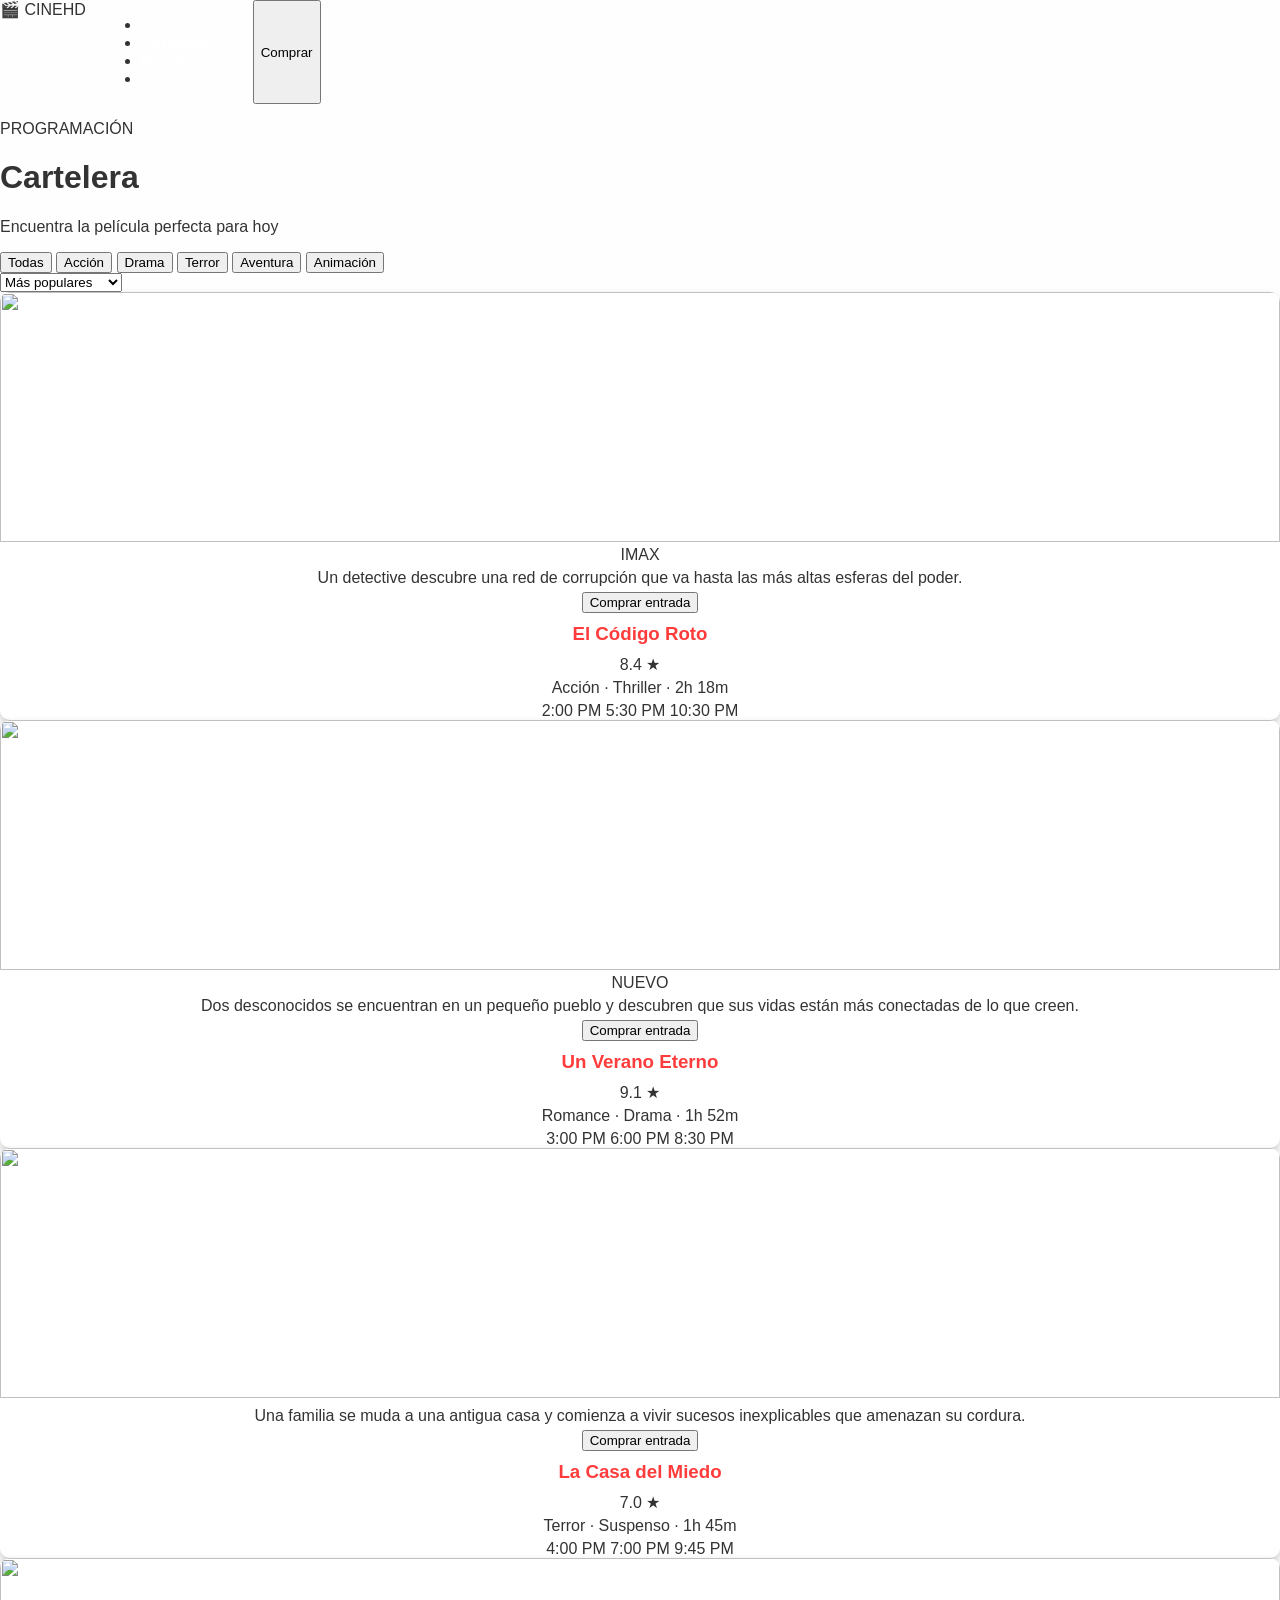
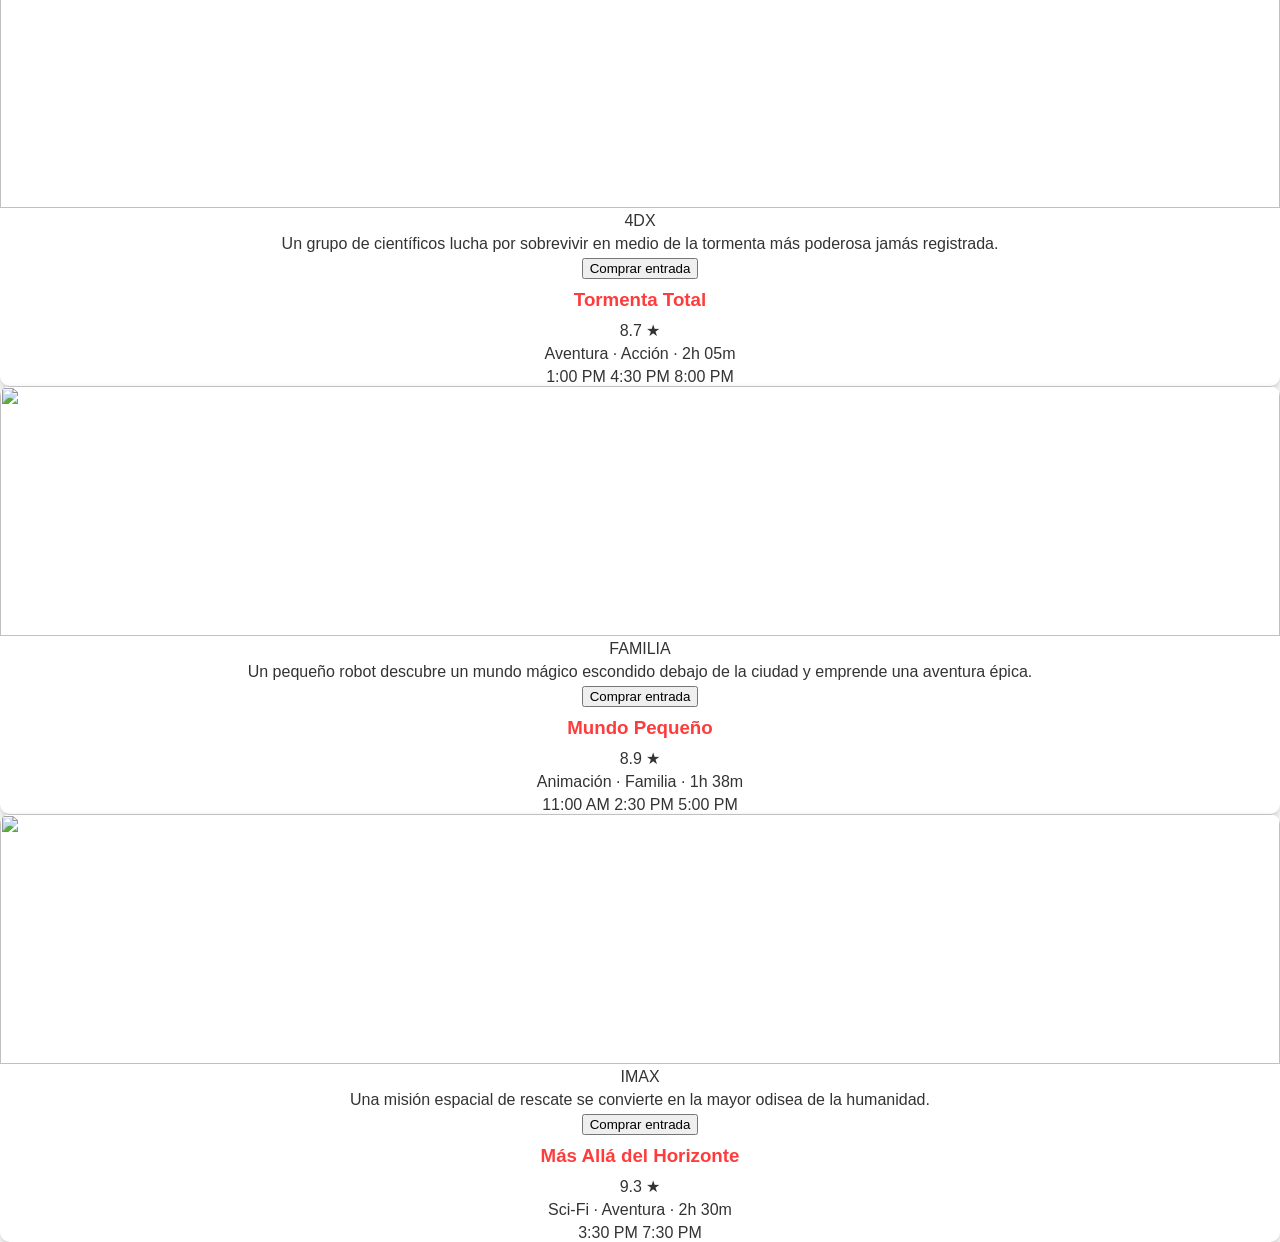
==== cartelera.html @ 75fec3bb "Noveno" ====
<!DOCTYPE html>
<html lang="en">
<head>
  <meta charset="UTF-8"/>
  <meta name="viewport" content="width=device-width, initial-scale=1.0"/>
  <title>CineHD — Cartelera</title>
  <link rel="stylesheet" href="./css/cartelera.css"/>
  <link href="https://fonts.googleapis.com/css2?family=Bebas+Neue&family=Poppins:wght@300;400;600;700&display=swap" rel="stylesheet"/>
</head>
<body>

  <!-- NAV -->
  <nav>
    <div class="logo">🎬 CINEHD</div>
    <ul class="nav-links">
      <li><a href="index.html">Home</a></li>
      <li><a href="#" class="activo">Cartelera</a></li>
      <li><a href="nosotros.html">Nosotros</a></li>
      <li><a href="./contacto.html">Contáctenos</a></li>
    </ul>
    <button class="btn-nav" onclick="location.href='comprar.html'">Comprar</button>
  </nav>

  <!-- BANNER -->
  <div class="banner">
    <p class="tag-rojo">PROGRAMACIÓN</p>
    <h1>Cartelera</h1>
    <p>Encuentra la película perfecta para hoy</p>
  </div>

  <!-- FILTROS -->
  <div class="filtros-bar">
    <div class="filtros">
      <button class="filtro activo" onclick="filtrar(this, 'todas')">Todas</button>
      <button class="filtro" onclick="filtrar(this, 'accion')">Acción</button>
      <button class="filtro" onclick="filtrar(this, 'drama')">Drama</button>
      <button class="filtro" onclick="filtrar(this, 'terror')">Terror</button>
      <button class="filtro" onclick="filtrar(this, 'aventura')">Aventura</button>
      <button class="filtro" onclick="filtrar(this, 'animacion')">Animación</button>
    </div>
    <select class="orden-select" title="Ordenar películas" aria-label="Ordenar películas por">
      <option>Más populares</option>
      <option>Más recientes</option>
      <option>Mejor calificadas</option>
    </select>
  </div>

  <!-- PELÍCULAS -->
  <main>
    <div class="grid" id="grid">

      <div class="card" data-gen="accion">
        <div class="card-img">
          <img src="https://images.unsplash.com/photo-1536440136628-849c177e76a1?w=500&q=80" alt=""/>
          <span class="badge">IMAX</span>
          <div class="card-hover">
            <p>Un detective descubre una red de corrupción que va hasta las más altas esferas del poder.</p>
            <button onclick="location.href='comprar.html'">Comprar entrada</button>
          </div>
        </div>
        <div class="card-info">
          <div class="card-top">
            <h3>El Código Roto</h3>
            <span class="rating">8.4 ★</span>
          </div>
          <p class="genero">Acción · Thriller · 2h 18m</p>
          <div class="horarios">
            <span>2:00 PM</span>
            <span>5:30 PM</span>
            <span>10:30 PM</span>
          </div>
        </div>
      </div>

      <div class="card" data-gen="drama">
        <div class="card-img">
          <img src="https://images.unsplash.com/photo-1485846234645-a62644f84728?w=500&q=80" alt=""/>
          <span class="badge badge-verde">NUEVO</span>
          <div class="card-hover">
            <p>Dos desconocidos se encuentran en un pequeño pueblo y descubren que sus vidas están más conectadas de lo que creen.</p>
            <button onclick="location.href='comprar.html'">Comprar entrada</button>
          </div>
        </div>
        <div class="card-info">
          <div class="card-top">
            <h3>Un Verano Eterno</h3>
            <span class="rating">9.1 ★</span>
          </div>
          <p class="genero">Romance · Drama · 1h 52m</p>
          <div class="horarios">
            <span>3:00 PM</span>
            <span>6:00 PM</span>
            <span>8:30 PM</span>
          </div>
        </div>
      </div>

      <div class="card" data-gen="terror">
        <div class="card-img">
          <img src="https://images.unsplash.com/photo-1598899134739-24c46f58b8c0?w=500&q=80" alt=""/>
          <div class="card-hover">
            <p>Una familia se muda a una antigua casa y comienza a vivir sucesos inexplicables que amenazan su cordura.</p>
            <button onclick="location.href='comprar.html'">Comprar entrada</button>
          </div>
        </div>
        <div class="card-info">
          <div class="card-top">
            <h3>La Casa del Miedo</h3>
            <span class="rating">7.0 ★</span>
          </div>
          <p class="genero">Terror · Suspenso · 1h 45m</p>
          <div class="horarios">
            <span>4:00 PM</span>
            <span>7:00 PM</span>
            <span>9:45 PM</span>
          </div>
        </div>
      </div>

      <div class="card" data-gen="aventura">
        <div class="card-img">
          <img src="https://images.unsplash.com/photo-1478720568477-152d9b164e26?w=500&q=80" alt=""/>
          <span class="badge badge-azul">4DX</span>
          <div class="card-hover">
            <p>Un grupo de científicos lucha por sobrevivir en medio de la tormenta más poderosa jamás registrada.</p>
            <button onclick="location.href='comprar.html'">Comprar entrada</button>
          </div>
        </div>
        <div class="card-info">
          <div class="card-top">
            <h3>Tormenta Total</h3>
            <span class="rating">8.7 ★</span>
          </div>
          <p class="genero">Aventura · Acción · 2h 05m</p>
          <div class="horarios">
            <span>1:00 PM</span>
            <span>4:30 PM</span>
            <span>8:00 PM</span>
          </div>
        </div>
      </div>

      <div class="card" data-gen="animacion">
        <div class="card-img">
          <img src="https://images.unsplash.com/photo-1560328055-e938bb2ed50a?w=500&q=80" alt=""/>
          <span class="badge badge-verde">FAMILIA</span>
          <div class="card-hover">
            <p>Un pequeño robot descubre un mundo mágico escondido debajo de la ciudad y emprende una aventura épica.</p>
            <button onclick="location.href='comprar.html'">Comprar entrada</button>
          </div>
        </div>
        <div class="card-info">
          <div class="card-top">
            <h3>Mundo Pequeño</h3>
            <span class="rating">8.9 ★</span>
          </div>
          <p class="genero">Animación · Familia · 1h 38m</p>
          <div class="horarios">
            <span>11:00 AM</span>
            <span>2:30 PM</span>
            <span>5:00 PM</span>
          </div>
        </div>
      </div>

      <div class="card" data-gen="accion">
        <div class="card-img">
          <img src="https://images.unsplash.com/photo-1524985069026-dd778a71c7b4?w=500&q=80" alt=""/>
          <span class="badge">IMAX</span>
          <div class="card-hover">
            <p>Una misión espacial de rescate se convierte en la mayor odisea de la humanidad.</p>
            <button onclick="location.href='comprar.html'">Comprar entrada</button>
          </div>
        </div>
        <div class="card-info">
          <div class="card-top">
            <h3>Más Allá del Horizonte</h3>
            <span class="rating">9.3 ★</span>
          </div>
          <p class="genero">Sci-Fi · Aventura · 2h 30m</p>
          <div class="horarios">
            <span>3:30 PM</span>
            <span>7:30 PM</span>
          </div>
        </div>
      </div>

    </div>
  </main>

</body>
</html>
---- css/cartelera.css ----
body {
      margin: 0;
      font-family: Arial, sans-serif;
      background-color: #fefefe;
      color: #333;
    }
    header {
      background: linear-gradient(90deg, #ff3c3c, #ff9c00, #ffd700);
      color: white;
      padding: 15px 30px;
      display: flex;
      justify-content: space-between;
      align-items: center;
      flex-wrap: wrap;
    }
    header h1 {
      margin: 0;
      font-size: 24px;
    }
    header h2 {
      margin: 0;
      font-size: 20px;
    }
    nav {
      display: flex;
      gap: 15px;
      flex-wrap: wrap;
    }
    nav a {
      color: white;
      text-decoration: none;
      font-weight: bold;
    }
    .hero {
      display: grid;
      grid-template-columns: repeat(3, 1fr);
      gap: 20px;
      padding: 30px;
      background: #fff5e6;
    }
    .card {
      background: white;
      border-radius: 10px;
      box-shadow: 0 4px 8px rgba(0,0,0,0.2);
      overflow: hidden;
      text-align: center;
      transition: transform 0.3s;
    }
    .card:hover {
      transform: scale(1.05);
    }
    .card img {
      width: 100%;
      height: 250px;
      object-fit: cover;
    }
    .card h3 {
      margin: 10px 0;
      color: #ff3c3c;
    }
    .card p {
      margin: 5px 0;
    }

    /* 📱 Responsive */
    @media (max-width: 1024px) {
      .hero {
        grid-template-columns: repeat(2, 1fr);
      }
    }
    @media (max-width: 600px) {
      header {
        flex-direction: column;
        text-align: center;
      }
      nav {
        justify-content: center;
      }
      .hero {
        grid-template-columns: 1fr;
        padding: 15px;
      }
      .card img {
        height: 200px;
      }
    }
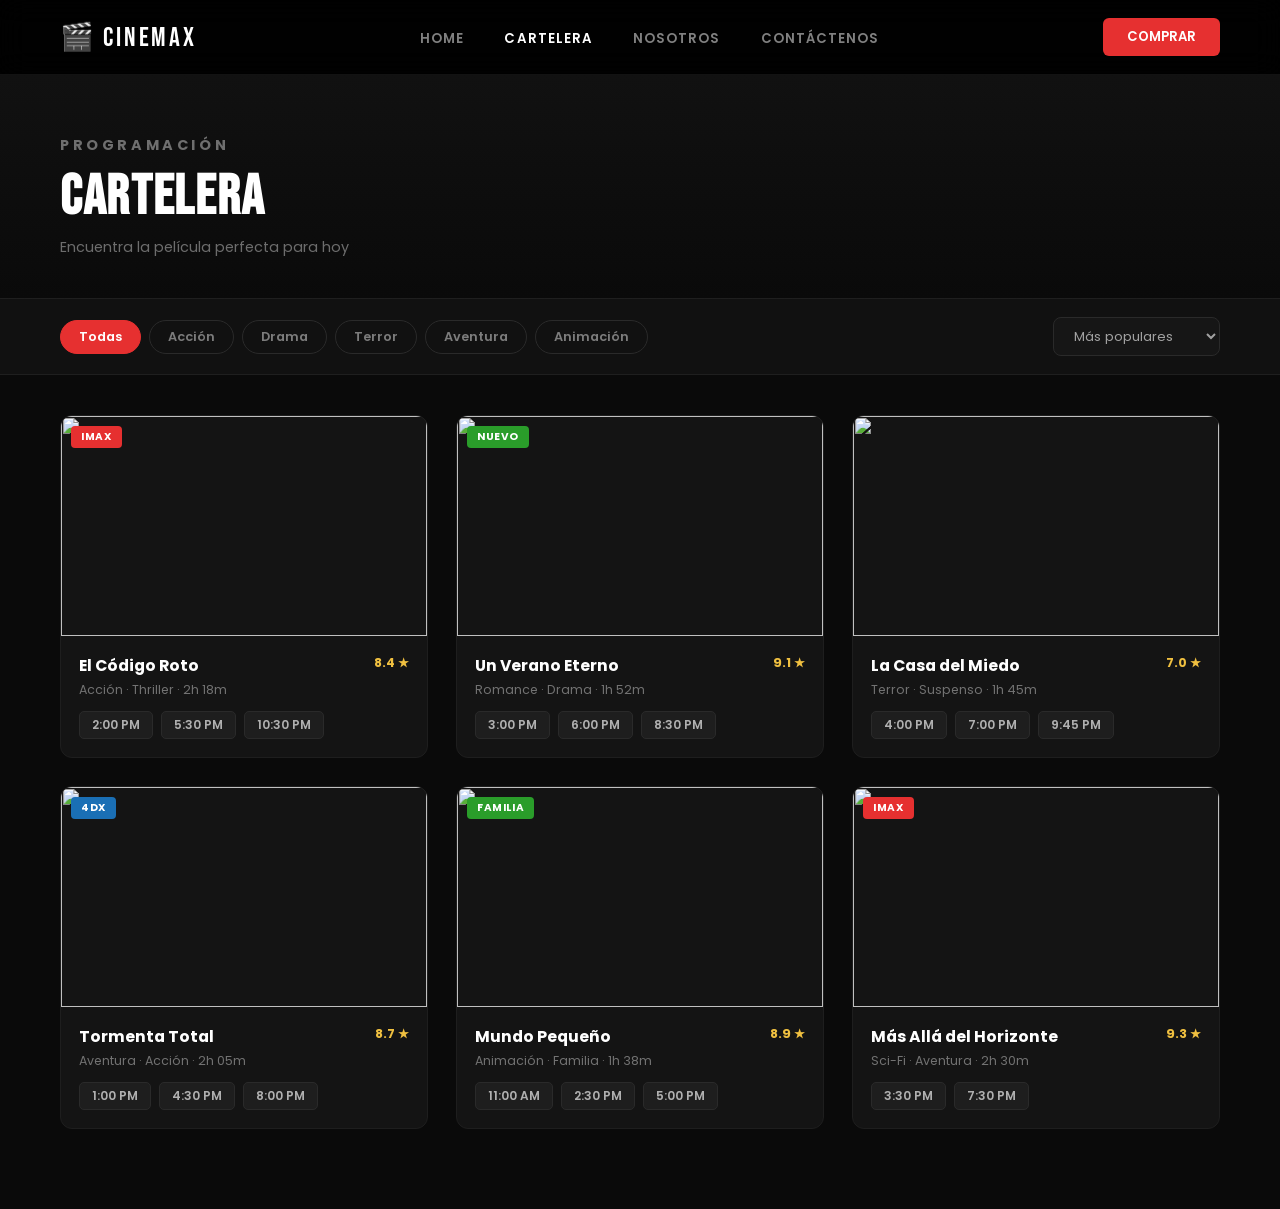
==== commit 76a65f6c: "update - david" ====
--- a/cartelera.html
+++ b/cartelera.html
@@ -1,9 +1,9 @@
 <!DOCTYPE html>
-<html lang="en">
+<html lang="es">
 <head>
   <meta charset="UTF-8"/>
   <meta name="viewport" content="width=device-width, initial-scale=1.0"/>
-  <title>CineHD — Cartelera</title>
+  <title>CineMax — Cartelera</title>
   <link rel="stylesheet" href="./css/cartelera.css"/>
   <link href="https://fonts.googleapis.com/css2?family=Bebas+Neue&family=Poppins:wght@300;400;600;700&display=swap" rel="stylesheet"/>
 </head>
@@ -11,7 +11,7 @@
 
   <!-- NAV -->
   <nav>
-    <div class="logo">🎬 CINEHD</div>
+    <div class="logo">🎬 CINEMAX</div>
     <ul class="nav-links">
       <li><a href="index.html">Home</a></li>
       <li><a href="#" class="activo">Cartelera</a></li>
@@ -187,6 +187,5 @@
 
     </div>
   </main>
-
 </body>
 </html>
--- a/css/cartelera.css
+++ b/css/cartelera.css
@@ -1,86 +1,281 @@
+/* ================================
+   CineMax — cartelera.css
+   ================================ */
+
+* { box-sizing: border-box; margin: 0; padding: 0; }
+
 body {
-      margin: 0;
-      font-family: Arial, sans-serif;
-      background-color: #fefefe;
-      color: #333;
-    }
-    header {
-      background: linear-gradient(90deg, #ff3c3c, #ff9c00, #ffd700);
-      color: white;
-      padding: 15px 30px;
-      display: flex;
-      justify-content: space-between;
-      align-items: center;
-      flex-wrap: wrap;
-    }
-    header h1 {
-      margin: 0;
-      font-size: 24px;
-    }
-    header h2 {
-      margin: 0;
-      font-size: 20px;
-    }
-    nav {
-      display: flex;
-      gap: 15px;
-      flex-wrap: wrap;
-    }
-    nav a {
-      color: white;
-      text-decoration: none;
-      font-weight: bold;
-    }
-    .hero {
-      display: grid;
-      grid-template-columns: repeat(3, 1fr);
-      gap: 20px;
-      padding: 30px;
-      background: #fff5e6;
-    }
-    .card {
-      background: white;
-      border-radius: 10px;
-      box-shadow: 0 4px 8px rgba(0,0,0,0.2);
-      overflow: hidden;
-      text-align: center;
-      transition: transform 0.3s;
-    }
-    .card:hover {
-      transform: scale(1.05);
-    }
-    .card img {
-      width: 100%;
-      height: 250px;
-      object-fit: cover;
-    }
-    .card h3 {
-      margin: 10px 0;
-      color: #ff3c3c;
-    }
-    .card p {
-      margin: 5px 0;
-    }
-
-    /* 📱 Responsive */
-    @media (max-width: 1024px) {
-      .hero {
-        grid-template-columns: repeat(2, 1fr);
-      }
-    }
-    @media (max-width: 600px) {
-      header {
-        flex-direction: column;
-        text-align: center;
-      }
-      nav {
-        justify-content: center;
-      }
-      .hero {
-        grid-template-columns: 1fr;
-        padding: 15px;
-      }
-      .card img {
-        height: 200px;
-      }
-    }+  font-family: 'Poppins', sans-serif;
+  background: #0a0a0a;
+  color: #fff;
+}
+
+a { text-decoration: none; color: inherit; }
+ul { list-style: none; }
+img { display: block; width: 100%; object-fit: cover; }
+
+/* NAV */
+nav {
+  display: flex;
+  align-items: center;
+  justify-content: space-between;
+  padding: 18px 60px;
+  background: rgba(0,0,0,0.9);
+  -webkit-backdrop-filter: blur(14px);
+  backdrop-filter: blur(14px);
+  border-bottom: 1px solid rgba(255,255,255,0.07);
+  position: sticky;
+  top: 0;
+  z-index: 100;
+}
+
+.logo {
+  font-family: 'Bebas Neue', sans-serif;
+  font-size: 1.7rem;
+  letter-spacing: 0.1em;
+}
+
+.nav-links { display: flex; gap: 40px; }
+
+.nav-links a {
+  font-size: 0.83rem;
+  font-weight: 600;
+  letter-spacing: 0.08em;
+  text-transform: uppercase;
+  color: rgba(255,255,255,0.5);
+  transition: color 0.2s;
+}
+
+.nav-links a:hover, .nav-links a.activo { color: #fff; }
+
+.btn-nav {
+  background: #e63030;
+  color: #fff;
+  border: none;
+  padding: 9px 24px;
+  border-radius: 6px;
+  font-family: 'Poppins', sans-serif;
+  font-size: 0.82rem;
+  font-weight: 600;
+  text-transform: uppercase;
+  cursor: pointer;
+  transition: background 0.2s;
+}
+.btn-nav:hover { background: #c01e1e; }
+
+/* BANNER */
+.banner {
+  padding: 60px 60px 40px;
+  background: linear-gradient(to bottom, #111 0%, #0a0a0a 100%);
+  border-bottom: 1px solid rgba(255,255,255,0.06);
+}
+
+.tag-rojo {
+  font-size: 0.7rem;
+  font-weight: 700;
+  letter-spacing: 0.25em;
+  text-transform: uppercase;
+  color: #e63030;
+  margin-bottom: 8px;
+}
+
+.banner h1 {
+  font-family: 'Bebas Neue', sans-serif;
+  font-size: 3.5rem;
+  letter-spacing: 0.03em;
+  margin-bottom: 6px;
+}
+
+.banner p {
+  font-size: 0.9rem;
+  color: rgba(255,255,255,0.4);
+}
+
+/* FILTROS */
+.filtros-bar {
+  display: flex;
+  align-items: center;
+  justify-content: space-between;
+  padding: 18px 60px;
+  background: #111;
+  border-bottom: 1px solid rgba(255,255,255,0.06);
+  flex-wrap: wrap;
+  gap: 12px;
+}
+
+.filtros { display: flex; gap: 8px; flex-wrap: wrap; }
+
+.filtro {
+  background: transparent;
+  color: rgba(255,255,255,0.45);
+  border: 1px solid #2a2a2a;
+  padding: 7px 18px;
+  border-radius: 20px;
+  font-family: 'Poppins', sans-serif;
+  font-size: 0.8rem;
+  font-weight: 600;
+  cursor: pointer;
+  transition: 0.2s;
+}
+
+.filtro:hover, .filtro.activo {
+  background: #e63030;
+  border-color: #e63030;
+  color: #fff;
+}
+
+.orden-select {
+  background: #161616;
+  border: 1px solid #2a2a2a;
+  color: rgba(255,255,255,0.6);
+  padding: 8px 16px;
+  border-radius: 8px;
+  font-family: 'Poppins', sans-serif;
+  font-size: 0.82rem;
+  outline: none;
+  cursor: pointer;
+}
+
+/* GRID */
+main { padding: 40px 60px 80px; }
+
+.grid {
+  display: grid;
+  grid-template-columns: repeat(3, 1fr);
+  gap: 28px;
+}
+
+/* CARD */
+.card {
+  background: #141414;
+  border-radius: 12px;
+  overflow: hidden;
+  border: 1px solid #1e1e1e;
+  transition: transform 0.25s, border-color 0.25s;
+}
+
+.card:hover {
+  transform: translateY(-5px);
+  border-color: #333;
+}
+
+.card-img {
+  position: relative;
+  height: 220px;
+  overflow: hidden;
+}
+
+.card-img img {
+  height: 100%;
+  transition: transform 0.4s;
+}
+
+.card:hover .card-img img { transform: scale(1.06); }
+
+.badge {
+  position: absolute;
+  top: 10px; left: 10px;
+  background: #e63030;
+  color: #fff;
+  font-size: 0.65rem;
+  font-weight: 700;
+  padding: 3px 10px;
+  border-radius: 4px;
+  letter-spacing: 0.06em;
+}
+
+.badge-verde { background: #2a9d2a; }
+.badge-azul  { background: #1a6fb5; }
+
+.card-hover {
+  position: absolute;
+  inset: 0;
+  background: rgba(0,0,0,0.82);
+  display: flex;
+  flex-direction: column;
+  align-items: center;
+  justify-content: center;
+  padding: 20px;
+  gap: 16px;
+  opacity: 0;
+  transition: opacity 0.3s;
+}
+
+.card:hover .card-hover { opacity: 1; }
+
+.card-hover p {
+  font-size: 0.82rem;
+  color: rgba(255,255,255,0.8);
+  text-align: center;
+  line-height: 1.6;
+}
+
+.card-hover button {
+  background: #e63030;
+  color: #fff;
+  border: none;
+  padding: 10px 22px;
+  border-radius: 6px;
+  font-family: 'Poppins', sans-serif;
+  font-size: 0.82rem;
+  font-weight: 600;
+  cursor: pointer;
+  transition: background 0.2s;
+}
+
+.card-hover button:hover { background: #c01e1e; }
+
+.card-info { padding: 18px; }
+
+.card-top {
+  display: flex;
+  justify-content: space-between;
+  align-items: flex-start;
+  margin-bottom: 4px;
+}
+
+.card-top h3 { font-size: 0.98rem; font-weight: 700; }
+
+.rating {
+  font-size: 0.78rem;
+  color: #f0c040;
+  font-weight: 700;
+  white-space: nowrap;
+  margin-left: 8px;
+}
+
+.genero {
+  font-size: 0.78rem;
+  color: rgba(255,255,255,0.4);
+  margin-bottom: 12px;
+}
+
+.horarios {
+  display: flex;
+  gap: 8px;
+  flex-wrap: wrap;
+}
+
+.horarios span {
+  background: #1e1e1e;
+  border: 1px solid #2a2a2a;
+  color: rgba(255,255,255,0.65);
+  font-size: 0.75rem;
+  font-weight: 600;
+  padding: 4px 12px;
+  border-radius: 5px;
+}
+
+/* RESPONSIVE */
+@media (max-width: 900px) {
+  nav { padding: 16px 20px; }
+  .nav-links { display: none; }
+  .banner { padding: 40px 20px 30px; }
+  .filtros-bar { padding: 14px 20px; }
+  main { padding: 30px 20px 60px; }
+  .grid { grid-template-columns: repeat(2, 1fr); gap: 16px; }
+}
+
+@media (max-width: 560px) {
+  .grid { grid-template-columns: 1fr; }
+}
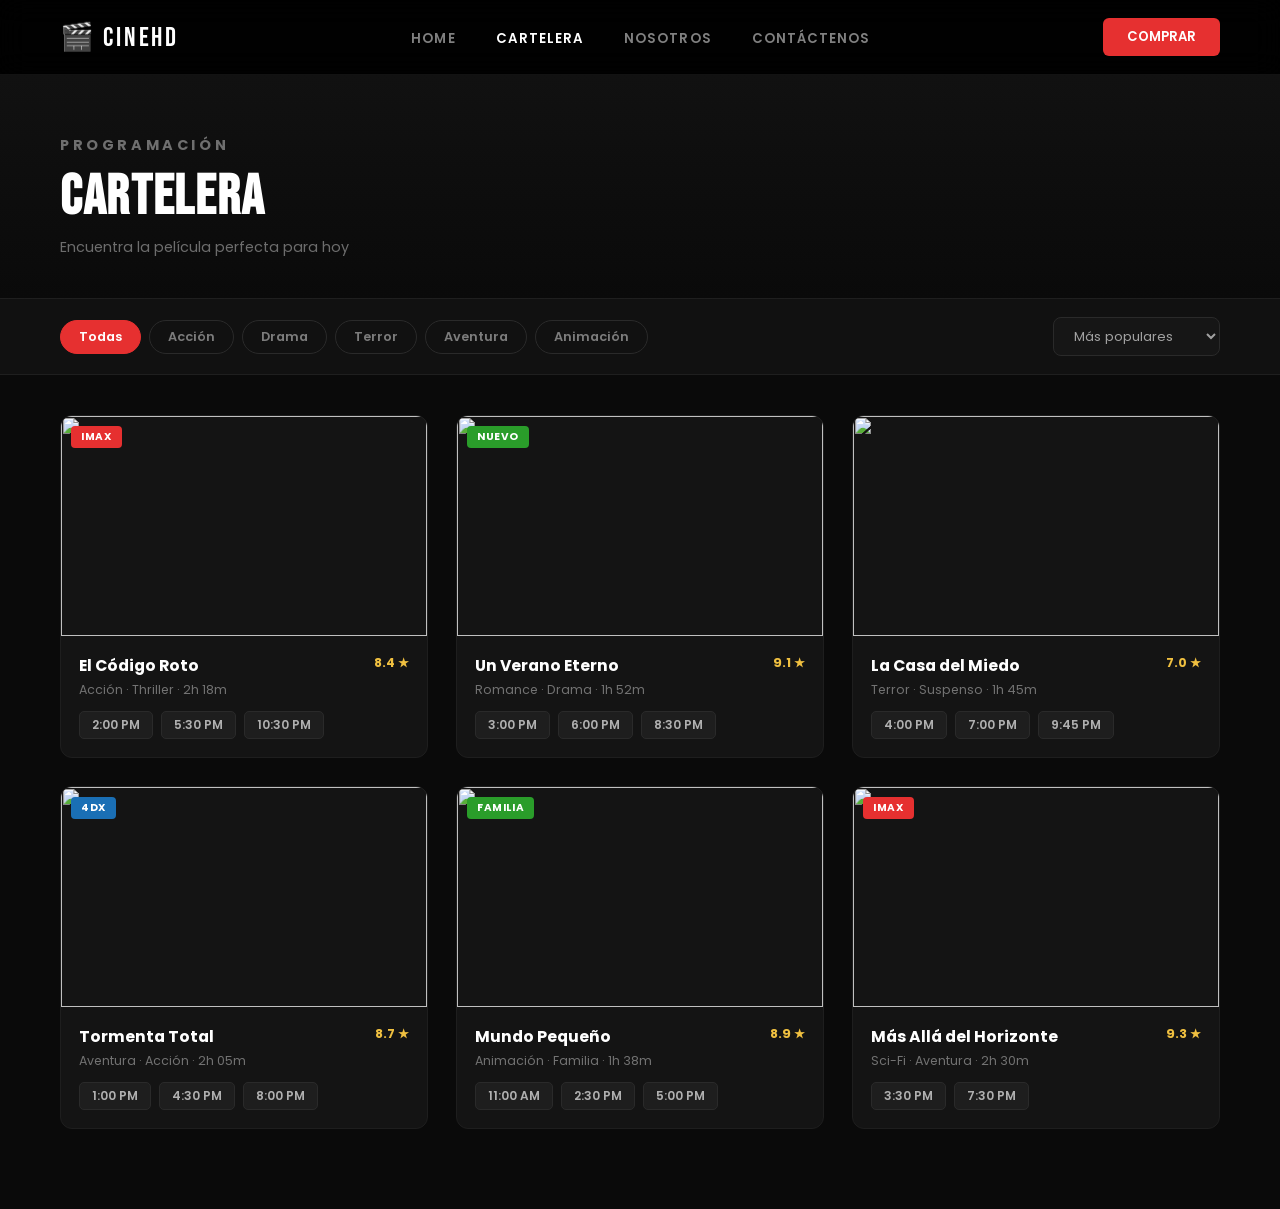
==== commit 22b5bb58: "update - david2" ====
--- a/cartelera.html
+++ b/cartelera.html
@@ -1,9 +1,9 @@
 <!DOCTYPE html>
-<html lang="es">
+<html lang="en">
 <head>
   <meta charset="UTF-8"/>
   <meta name="viewport" content="width=device-width, initial-scale=1.0"/>
-  <title>CineMax — Cartelera</title>
+  <title>CineHD — Cartelera</title>
   <link rel="stylesheet" href="./css/cartelera.css"/>
   <link href="https://fonts.googleapis.com/css2?family=Bebas+Neue&family=Poppins:wght@300;400;600;700&display=swap" rel="stylesheet"/>
 </head>
@@ -11,7 +11,7 @@
 
   <!-- NAV -->
   <nav>
-    <div class="logo">🎬 CINEMAX</div>
+    <div class="logo">🎬 CINEHD</div>
     <ul class="nav-links">
       <li><a href="index.html">Home</a></li>
       <li><a href="#" class="activo">Cartelera</a></li>
